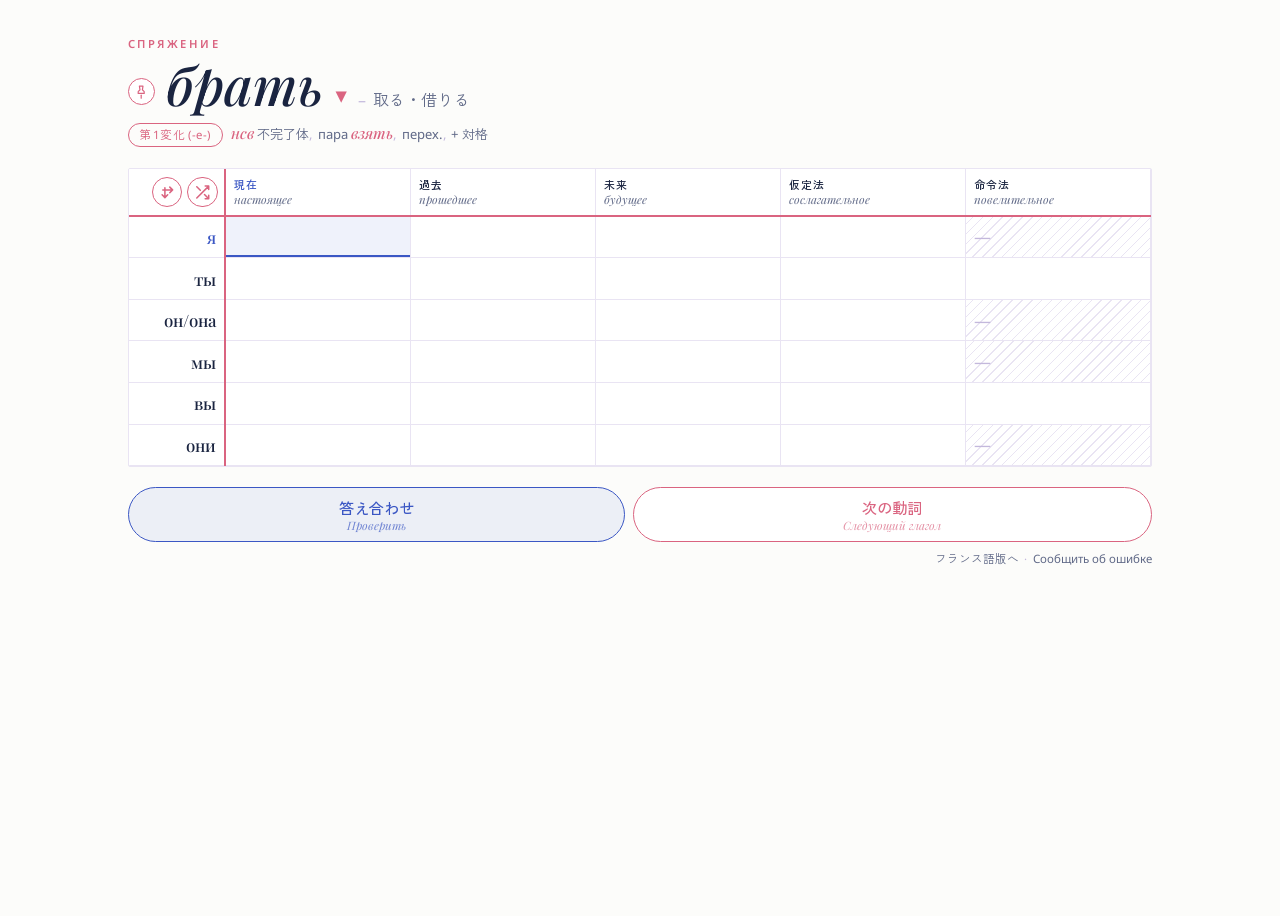
==== ru/index.html @ 2c2f6c9e "Fix" ====
<!doctype html>
<html lang="ja">
<meta charset="utf-8">
<meta name="viewport" content="width=device-width,initial-scale=1,interactive-widget=resizes-content">
<title>Спряжение | ロシア語動詞の活用ドリル</title>
<meta name="description" content="ロシア語の動詞を、人称・時制の表に書き込んで練習するドリル。体・性・命令法まで1枚で。">
<link rel="canonical" href="https://conjugaison-seyes.pages.dev/ru/">
<meta name="theme-color" content="#FCFCFA" media="(prefers-color-scheme: light)">
<meta name="theme-color" content="#11131C" media="(prefers-color-scheme: dark)">
<meta name="color-scheme" content="light dark">

<meta property="og:type" content="website">
<meta property="og:site_name" content="Спряжение в косую линейку">
<meta property="og:locale" content="ja_JP">
<meta property="og:url" content="https://conjugaison-seyes.pages.dev/ru/">
<meta property="og:title" content="Спряжение | ロシア語動詞の活用ドリル">
<meta property="og:description" content="人称・時制の表に書き込んで覚える、ロシア語動詞の活用ドリル。">
<meta property="og:image" content="https://conjugaison-seyes.pages.dev/ru/ogp.png">
<meta property="og:image:width" content="1200">
<meta property="og:image:height" content="630">
<meta property="og:image:alt" content="косая линейка のノートに書かれた читать の活用表">
<meta name="twitter:card" content="summary_large_image">

<link rel="icon" href="/ru/icon.svg" type="image/svg+xml">
<link rel="apple-touch-icon" href="/ru/apple-touch-icon.png">
<link rel="manifest" href="/ru/manifest.json">
<!-- iOS のホーム画面名。title が長いので短い名前を渡す (16.4 未満は manifest の short_name を読まない) -->
<meta name="apple-mobile-web-app-title" content="Спряжение">
<link rel="preconnect" href="https://fonts.gstatic.com" crossorigin>
<link rel="stylesheet" href="https://fonts.googleapis.com/css2?family=Noto+Sans:wght@400;500;600&family=Playfair+Display:ital,wght@0,400..600;1,400..500&family=Zen+Kaku+Gothic+New:wght@400;500&display=swap">
<link rel="stylesheet" href="/style.css">
<style>
  /* キリルを持つ書体だけを使う。Bodoni Moda / Archivo にキリルはない */
  :root {
    --display: "Playfair Display", "Hiragino Mincho ProN", serif;
    --body: "Noto Sans", "Zen Kaku Gothic New", system-ui, "Hiragino Sans", sans-serif;
  }
  /* 見出し列の幅。下限を決めているのは転置したときの "сослагательное"(折り返して2行) と 仮定法(3文字) */
  tbody th, thead th:first-child { width: 6rem; min-width: 6rem; }
  /* сослагательное のように、ハイフンのない長い語がある */
  tbody th .sub { overflow-wrap: anywhere; }
</style>

<p id="fallback" hidden>動詞データを読み込めませんでした。ページを再読み込みしてください。</p>
<noscript><p>このドリルは JavaScript が必要です。ブラウザの設定で有効にしてください。</p></noscript>

<main hidden>
  <header>
    <p class="eyebrow">спряжение</p>
    <h1><button id="pin" aria-pressed="false" aria-label="この表をピン留め" title="この表をピン留め">
      <svg viewBox="0 0 24 24" fill="none" stroke="currentColor" stroke-width="2"
           stroke-linecap="round" stroke-linejoin="round" aria-hidden="true">
        <path d="M12 17v5"/><path d="M9 2h6l-1 6 3 3v3H7v-3l3-3z"/>
      </svg>
    </button><span id="verb"></span><span class="pick">▾<select id="pick" aria-label="動詞を選ぶ"></select></span> <small id="meaning"></small></h1>
    <p class="gloss" id="gloss"></p>
    <p class="ex" id="ex"></p>
  </header>

  <div class="scroll-wrap">
    <p class="state" id="state" hidden></p>
    <div class="scroll"><table id="grid"></table></div>
    <div id="hint" hidden><span>横にスクロールできます</span></div>
  </div>

  <div class="bar">
    <button id="check">答え合わせ<small class="sub">Проверить</small></button>
    <button id="restore" hidden></button>
    <button id="reorder" hidden>並び順を戻す<small class="sub">Исходный порядок</small></button>
    <button id="next">次の動詞<small class="sub">Следующий глагол</small></button>
    <ul class="pins" id="pins" hidden></ul>
    <p class="feedback"><a href="/">フランス語版へ</a><span class="sep">·</span><a
       href="https://github.com/kamataryo/conjugaison-seyes/issues/new"
       target="_blank" rel="noopener">Сообщить об ошибке</a></p>
  </div>
  <!-- 今回のリリースでは出さない。app.js のリスナと対で戻す
  <button id="reset-score">スコアをリセット</button>
  -->

</main>

<script type="module" src="app.js"></script>
---- style.css ----
/* 学習ノート(セイエス罫 / косая линейка)の紙面: 薄紫の罫と、左端の赤い余白線。
   書体だけは言語で替わるので、--display / --body は各 index.html で上書きする */
:root {
  --paper: #FCFCFA;
  --card: #FFFFFF;
  --ink: #1A2440;
  --ink-soft: #616A88;
  --rule: #C3B8DC;
  --rule-faint: #E9E4F3;
  --margin: #DA6480;
  --ok: #1E7A5B;
  --ok-bg: rgba(30, 122, 91, .12);
  --ng: #C4453C;
  --ng-bg: rgba(196, 69, 60, .1);
  --focus: #3B57C4;
  --focus-bg: rgba(59, 87, 196, .08);
  --display: "Bodoni Moda", "Hiragino Mincho ProN", serif;
  /* ラテンは Archivo、日本語は Zen Kaku Gothic New。
     素の system-ui (Mac なら Hiragino Sans) だと Archivo と字面が揃わない */
  --body: "Archivo", "Zen Kaku Gothic New", system-ui, "Hiragino Sans", sans-serif;
}
@media (prefers-color-scheme: dark) {
  :root:not([data-theme="light"]) {
    --paper: #11131C;
    --card: #191C28;
    --ink: #E9EAF3;
    --ink-soft: #9098B4;
    --rule: #4C4569;
    --rule-faint: #2A2C3C;
    --margin: #DE7B92;
    --ok: #55C296;
    --ok-bg: rgba(85, 194, 150, .16);
    --ng: #F07C72;
    --ng-bg: rgba(240, 124, 114, .14);
    --focus: #8FA3FF;
    --focus-bg: rgba(143, 163, 255, .12);
  }
}
:root[data-theme="dark"] {
  --paper: #11131C;
  --card: #191C28;
  --ink: #E9EAF3;
  --ink-soft: #9098B4;
  --rule: #4C4569;
  --rule-faint: #2A2C3C;
  --margin: #DE7B92;
  --ok: #55C296;
  --ok-bg: rgba(85, 194, 150, .16);
  --ng: #F07C72;
  --ng-bg: rgba(240, 124, 114, .14);
  --focus: #8FA3FF;
  --focus-bg: rgba(143, 163, 255, .12);
}

body {
  background: var(--paper);
  color: var(--ink);
  font-family: var(--body);
  -webkit-text-size-adjust: 100%;
  padding: 1.75rem 1rem 0;
  display: flex;
  flex-direction: column;
  gap: 1.5rem;
  min-height: 100dvh;
  box-sizing: border-box;
}
/* 狭い画面では紙の余白を詰める。表を1行でも多く見せたい */
@media (max-width: 30rem) {
  body { padding-top: .75rem; gap: 1.1rem; }
}
main[hidden] { display: none; }
/* main は app.js が出すので、JS が動かないと白紙になる。その2通りの断りだけは HTML 側に置く */
#fallback, noscript { width: 100%; max-width: 64rem; margin-inline: auto; color: var(--ink-soft); }
main { width: 100%; max-width: 64rem; margin-inline: auto; display: flex; flex-direction: column; gap: 1.25rem; }

.eyebrow {
  font-size: .7rem; letter-spacing: .22em; text-transform: uppercase;
  color: var(--margin); font-weight: 600; margin: 0 0 .4rem;
}
h1 {
  font-family: var(--display); font-style: italic; font-weight: 500;
  font-size: clamp(2.0625rem, 9.75vw, 3.375rem); line-height: 1; margin: 0;
  display: flex; flex-wrap: wrap; align-items: baseline; column-gap: .7rem; row-gap: .2rem;
}
#meaning {
  font-family: var(--body); font-style: normal; font-weight: 400;
  font-size: 1rem; letter-spacing: .01em; color: var(--ink-soft);
}
/* 見出し語と訳語の境。記号自体は主張させない */
#meaning:not(:empty)::before { content: "–"; margin-right: .4em; color: var(--rule); }
/* 動詞の右の ▾。押すとブラウザ標準の一覧が開く */
.pick {
  position: relative; top: -.15em; /* 動詞のベースラインに対して少し上げる */
  display: inline-grid; place-items: center;
  font-family: var(--body); font-style: normal; font-size: .42em; line-height: 1;
  color: var(--margin); cursor: pointer;
}
/* 三角は小さいので、当たり判定だけ指の幅まで広げる */
.pick select { position: absolute; inset: -.6em -.9em; width: auto; height: auto; opacity: 0; cursor: pointer; }
/* 出題モードでは問題集が動詞を決めるので、▾ ごと引っ込める */
.pick:has(select:disabled) { display: none; }
.pick:has(select:focus-visible) { outline: 2px solid var(--focus); outline-offset: .25em; border-radius: 2px; }

/* 辞書の見出しにあたる行。品詞・語法・助動詞 */
.gloss { margin: .5rem 0 0; font-size: .82rem; line-height: 1.9; color: var(--ink-soft); }
.gloss i {
  font-family: var(--display); font-style: italic; font-weight: 500;
  font-size: .95rem; color: var(--margin);
}
/* 区切りは辞書にならってカンマ。中黒は point médian と紛れるので使わない */
.gloss .sep { margin-right: .3rem; color: var(--rule); }
/* 伏せた助動詞。破線の枠で「まだ出していない」ことを示す */
#aux-hint {
  display: inline-grid; place-items: center; vertical-align: middle;
  box-sizing: border-box; width: 2.4rem; min-width: 0; margin-right: 0; /* 幅だけ avoir / être に合わせる。字と余白は .chip のまま */
  position: relative; top: -2px; /* aux. の字面に合わせて少し上げる */
  border-style: dashed; color: var(--margin); border-color: var(--margin);
}
#aux-hint span { transform: translateY(1px); } /* 点線の円の中で ? を下げる */
#aux-hint:hover, #aux-hint:active { background: var(--ng-bg); }
/* 用例。活用形を含むので答え合わせのあとだけ出る */
.ex {
  margin: .6rem 0 0; font-family: var(--display); font-style: italic;
  font-size: .95rem; line-height: 1.5;
  border-left: 2px solid var(--rule); padding-left: .7rem;
  animation: pop-in .3s ease both;
}
.ex:empty { display: none; }
.ex small {
  display: block; font-family: var(--body); font-style: normal;
  font-size: .78rem; color: var(--ink-soft); margin-top: .15rem;
}
/* 余白線と同じ赤で目立たせる。gloss の先頭に置くので右に余白 */
.chip {
  font-size: .72rem; letter-spacing: .04em; color: var(--margin); margin-right: .5rem;
  border: 1px solid var(--margin); border-radius: 999px; padding: .2rem .7rem;
  white-space: nowrap;
}
/* 表の上の断り書き。消した行列とシャッフルを .chip で並べる */
.state[hidden] { display: none; }
.state { margin: -.7rem 0 .3rem; /* main の gap を食い、header に寄せる */ display: flex; flex-wrap: wrap; gap: .3rem; }
.state .chip { margin-right: 0; }

.scroll { overflow-x: auto; background: var(--card); border: 1px solid var(--rule-faint); border-radius: 2px; }
table { border-collapse: collapse; width: 100%; }
th { font-weight: 500; text-align: left; }
/* 見出しの位置で決まるぶん(余白・罫・sticky)。中身が人称でも時制でも共通 */
thead th { padding: .45rem .5rem; white-space: nowrap; border-bottom: 2px solid var(--margin); border-right: 1px solid var(--rule-faint); }
tbody th {
  position: sticky; left: 0; z-index: 1; background: var(--card);
  padding: 0 .5rem; white-space: nowrap;
  border-right: 2px solid var(--margin);
  border-bottom: 1px solid var(--rule-faint);
}
/* 見出しの中身で決まるぶん。行と列を入れ替えても字面はついて回る */
th.pron { font-family: var(--display); font-size: 1.05rem; }
th.tense { font-size: .68rem; letter-spacing: .1em; text-transform: uppercase; }
thead th:first-child { position: sticky; left: 0; z-index: 2; background: var(--card); border-right: 2px solid var(--margin); padding: .25rem .4rem; }
/* 見出し列は幅を固定。人称と時制を入れ替えても表の位置がずれない。
   下限を決めているのは転置したときの "conditionnel" と 直説法現在(5文字)。
   これ以上詰めると人称のときだけ列が細くなって、入れ替えるたびに表が横に動く */
tbody th, thead th:first-child { box-sizing: border-box; width: 5.5rem; min-width: 5.5rem; text-align: right; }
/* 行・列を消すボタンの置き場。採点したら出す */
th.foot, td.foot {
  box-sizing: border-box; width: 2.6rem; min-width: 2.6rem; padding: .2rem;
  border-right: 1px solid var(--rule-faint);
}
.footrow th, .footrow td { border-bottom: 0; height: 2.2rem; }
#grid:not(.checked) .footrow, #grid:not(.checked) .foot { display: none; }
.cut-btn {
  width: 1.8rem; height: 1.8rem; min-width: 0; padding: 0; margin: 0 auto;
  display: grid; place-items: center; border-radius: 50%; font-size: .9rem;
  color: var(--margin); border-color: var(--margin);
  transition: transform .12s ease, background .12s ease;
}
/* 時制ヘッダに添える原語名 (présent / настоящее) */
.sub {
  display: block; font-family: var(--display); font-style: italic;
  font-size: .72rem; letter-spacing: 0; text-transform: none;
  color: var(--ink-soft); font-weight: 400;
}
/* 行見出しに来た原語名だけは折り返す。ハイフンは自動で折り返し候補になるので
   plus-que-parfait は plus-que- / parfait で折れる。列見出しは幅が足りるので1行のまま */
tbody th .sub { white-space: normal; line-height: 1.2; }
.cut-btn:hover { background: var(--ng-bg); }
.cut-btn:active { background: var(--ng-bg); transform: scale(.88); }
td { position: relative; border-bottom: 1px solid var(--rule-faint); border-right: 1px solid var(--rule-faint); padding: 0; }
tbody tr:last-child td, tbody tr:last-child th { border-bottom: 0; }
/* 人称の行、時制の列に印をつけて現在地を示す */
tr:has(input:focus) th, thead th.here { color: var(--focus); }

input {
  /* 16px 未満だと iOS がフォーカス時にズームする */
  font: 400 1.0625rem/1 var(--body);
  border: 0; background: transparent; color: inherit;
  padding: .55rem .5rem; width: 100%; min-width: 7.5rem; box-sizing: border-box; display: block;
}
/* 採点中。フォーカスも渡さないので下線が出ない。色は自前のものを保つ */
input:disabled { -webkit-text-fill-color: currentColor; opacity: 1; cursor: default; }
input:focus { outline: 0; background: var(--focus-bg); box-shadow: inset 0 -2px 0 var(--focus); }
input.ok { color: var(--ok); background: var(--ok-bg); }
input.ng { color: var(--ng); background: var(--ng-bg); }
/* 行・列だけ採点したときの、採点対象外のセル */
input.skip { color: var(--ink-soft); background: color-mix(in srgb, var(--ink-soft) 13%, transparent); }
/* 形が存在しないマス(完了体の現在、命令法の я など)。斜線を敷いて書けないことを示す。
   仏語版には出ない形なので、.gap を付けるのはロシア語版だけ */
input.gap {
  cursor: default;
  background: repeating-linear-gradient(-45deg,
    transparent 0 6px, var(--rule-faint) 6px 7px);
}
input::placeholder { color: var(--rule); opacity: 1; }
/* 答え合わせで全セルに出る正解。採点前は空なので行の高さは変わらない */
.ans {
  display: block; padding: 0 .5rem .4rem; font-size: .8rem; line-height: 1.3;
  font-family: var(--display); font-style: italic; font-weight: 500; color: inherit;
  white-space: nowrap;
}
.ans > .pr { font-weight: 400; color: var(--ink-soft); }
.ans:empty { display: none; }

/* 行・列の出し入れ、採点の走り、用例。どれもセルの --i でわずかにずらす */
@keyframes pop-in { from { opacity: 0; transform: translateY(-.35rem); } }
.leaving { opacity: 0; transform: scale(.85); transition: opacity .2s ease, transform .2s ease; }
#grid.grading input { transition: background .25s ease, color .25s ease; transition-delay: calc(var(--i, 0) * 9ms); }
#grid.grading .ans, #grid.grading td .pct { animation: pop-in .25s ease both; animation-delay: calc(var(--i, 0) * 9ms); }
#grid.grading .cut-btn { animation: pop-in .25s ease both; animation-delay: .3s; }

/* 3. 読み込み時、表が右に見切れていたら横スクロールできることを知らせる */
/* state / 表 / hint を1つの箱に。hint は表と同じマスに重ねる */
.scroll-wrap { display: grid; grid-template-rows: auto 1fr; }
.scroll-wrap > .scroll, .scroll-wrap > #hint { grid-area: 2 / 1; min-width: 0; }
#hint[hidden] { display: none; }
#hint {
  display: grid; place-items: center;
  pointer-events: none; transition: opacity .45s ease;
  background: linear-gradient(90deg, transparent 40%, color-mix(in srgb, var(--card) 85%, transparent));
}
#hint.gone { opacity: 0; }
#hint span {
  margin-left: auto; margin-right: 1.25rem;
  font-size: .78rem; letter-spacing: .04em; color: var(--ink-soft);
  background: var(--card); border: 1px solid var(--rule);
  border-radius: 999px; padding: .35rem .8rem; white-space: nowrap;
}
#hint span::after { content: " →"; display: inline-block; animation: nudge 1.1s ease-in-out infinite; }
@keyframes nudge { 50% { transform: translateX(.3rem); } }

@media (prefers-reduced-motion: reduce) {
  .leaving, #grid.grading input, #grid.grading .ans, #grid.grading td .pct,
  #grid.grading .cut-btn, #hint span::after, .ex { animation: none; transition: none; }
}

/* 主なボタンは横並びで等分。消した行列がなければ2つ、あれば3つ */
.bar { display: flex; flex-wrap: wrap; gap: .5rem; }
/* 日本語の下にフランス語が入るぶん、上下の余白は詰める */
.bar button { flex: 1 1 auto; padding-block: .5rem; } /* 幅は文字なりに、余白は等分。狭ければ折り返す */
.bar button[hidden] { display: none; }
/* ボタンの下、右端に小さく */
.bar .feedback {
  flex: 1 0 100%; text-align: right; margin: 0;
  font-size: .72rem; color: var(--ink-soft); text-decoration: none;
}
.bar a.feedback:hover { text-decoration: underline; } /* 仏語版は <a> が直接 .feedback */
/* リンクが複数あるときは <p> で包んで中に <a> を並べる */
.bar .feedback a { color: inherit; text-decoration: none; }
.bar .feedback a:hover { text-decoration: underline; }
.bar .feedback .sep { margin-inline: .5em; color: var(--rule); }
.bar .sub { color: inherit; opacity: .7; } /* ボタンの色に合わせる */
button {
  font: 500 .95rem var(--body); color: var(--ink);
  background: var(--card); border: 1px solid var(--rule);
  border-radius: 999px; padding: .75rem .9rem; min-width: 2.9rem; cursor: pointer;
  touch-action: manipulation; white-space: nowrap;
  transition: background .12s ease, border-color .12s ease;
}
button:hover { background: var(--focus-bg); }
button:active { background: var(--focus-bg); }
button:focus-visible { outline: 2px solid var(--focus); outline-offset: 2px; }
/* 行列入れ替えとシャッフルは表の左上の空欄に並べる */
.corner { display: flex; justify-content: flex-end; gap: .3rem; }
#swap, #shuffle {
  width: 1.9rem; height: 1.9rem; min-width: 0; padding: 0; margin: 0;
  display: grid; place-items: center;
  border-radius: 50%; color: var(--margin); border-color: var(--margin);
  transition: transform .12s ease, background .12s ease;
}
#swap:hover, #shuffle:hover { background: var(--ng-bg); }
#swap:active, #shuffle:active { background: var(--ng-bg); transform: scale(.88); }
/* 出題中は並べ替えも止める。表の並びごと 1 件なので触らせない */
body:has(.pins.quiz) :is(#swap, #shuffle) { display: none; }
/* 1セルだけになったシャッフル。押せないことを見せて、そのまま置いておく */
#shuffle:disabled { opacity: .3; cursor: default; }
#shuffle:disabled:hover, #shuffle:disabled:active { background: var(--card); transform: none; }
#swap svg, #shuffle svg { width: 1.05rem; height: 1.05rem; }
#swap svg { transform: translate(1px, 1px); }
/* 動詞の左。今の動詞と並び順・消した行列をまとめてピン留めする */
#pin {
  width: 1.7rem; height: 1.7rem; min-width: 0; padding: 0; align-self: center;
  position: relative; top: 7px; /* h1 の字面に対して少し下げる */
  display: grid; place-items: center; border-radius: 50%;
  color: var(--margin); border-color: var(--margin);
  transition: transform .12s ease, background .12s ease;
}
#pin svg { width: .9rem; height: .9rem; transform: translateY(1px); } /* ピンの頭が上に張るぶん、円の中で下げる */
#pin:hover, #pin:active { background: var(--ng-bg); }
#pin:active { transform: scale(.88); }
/* 留めてあるあいだは塗りつぶす */
#pin[aria-pressed="true"] { background: var(--ng-bg); }
#pin[aria-pressed="true"] svg { fill: currentColor; }

/* ピン留めした表の一覧。1件1行ではなく、収まるだけ横に並べる */
.pins { flex: 1 0 100%; list-style: none; margin: 0; padding: 0; display: flex; flex-wrap: wrap; gap: .4rem; }
.pins[hidden] { display: none; }
.pins li {
  display: flex; background: var(--card);
  border: 1px solid var(--rule); border-radius: 999px; overflow: hidden;
}
.pins button { border: 0; border-radius: 0; padding: .4rem .7rem; min-width: 0; }
.pins .pin-open { display: flex; align-items: baseline; gap: .4rem; }
.pins .pin-open b { font-family: var(--display); font-style: italic; font-weight: 500; font-size: .95rem; }
.pins .pin-open small { font-size: .7rem; color: var(--ink-soft); }
.pins .pin-del { color: var(--margin); padding-inline: .55rem; border-left: 1px solid var(--rule-faint); }
/* 操作の行とピンの行を分けるだけの空の li */
.pins .br { flex: 1 0 100%; height: 0; border: 0; }
/* 一覧の末尾。ピンではないので枠を破線にして区別する */
.pins :is(.copy, .mode, .clear) { border-style: dashed; }
.pins :is(.copy, .mode, .clear) button { font-size: .78rem; color: var(--ink-soft); }
.pins .clear button:hover { color: var(--margin); }
.pins .copy button { display: flex; align-items: center; gap: .3rem; }
.pins .copy svg { width: .9rem; height: .9rem; flex: none; }
/* 問題集から出題している最中。押されたトグルとピンを同じ色で結ぶ */
.pins .mode button[aria-pressed="true"] { background: var(--ng-bg); color: var(--ink); }
.pins.quiz .mode { border-style: solid; border-color: var(--margin); }
/* li の背景は中のボタンに隠れるので、ボタンごと染める */
.pins.quiz li:has(.pin-open) { border-color: var(--margin); }
.pins.quiz li:has(.pin-open) button { background: var(--ng-bg); }
.pins.quiz li:has(.pin-open) button:hover { background: var(--focus-bg); }
.pins.quiz li:has(.pin-open) .pin-del { border-left-color: var(--margin); }

#check { color: var(--focus); border-color: var(--focus); background: var(--focus-bg); }
#check:hover { background: color-mix(in srgb, var(--focus) 16%, transparent); }
#next { color: var(--margin); border-color: var(--margin); }
#restore, #reorder { color: var(--ink-soft); }
/* 問題集から出題している間は、表の並びと消した行列ごと 1 件。取り消しは出さない */
.bar:has(.pins.quiz) :is(#restore, #reorder) { display: none; }
#next:hover { background: var(--ng-bg); }
/* 通算スコアの全消しは日常の操作ではないので、小さく下に置く */
#reset-score {
  align-self: center; font-size: .78rem; padding: .35rem .8rem;
  color: var(--ink-soft); border-color: var(--rule-faint);
}

/* 通算の正答率。セルは右上に小さく、見出しは名前の下 */
.pct {
  font-variant-numeric: tabular-nums; color: var(--ink-soft);
  font-family: var(--body); font-style: normal; letter-spacing: 0; font-size: .65rem;
}
td .pct { position: absolute; top: .15rem; right: .3rem; opacity: .75; }
th .pct { display: block; font-weight: 400; text-transform: none; }
th .pct:empty, td .pct:empty { display: none; }
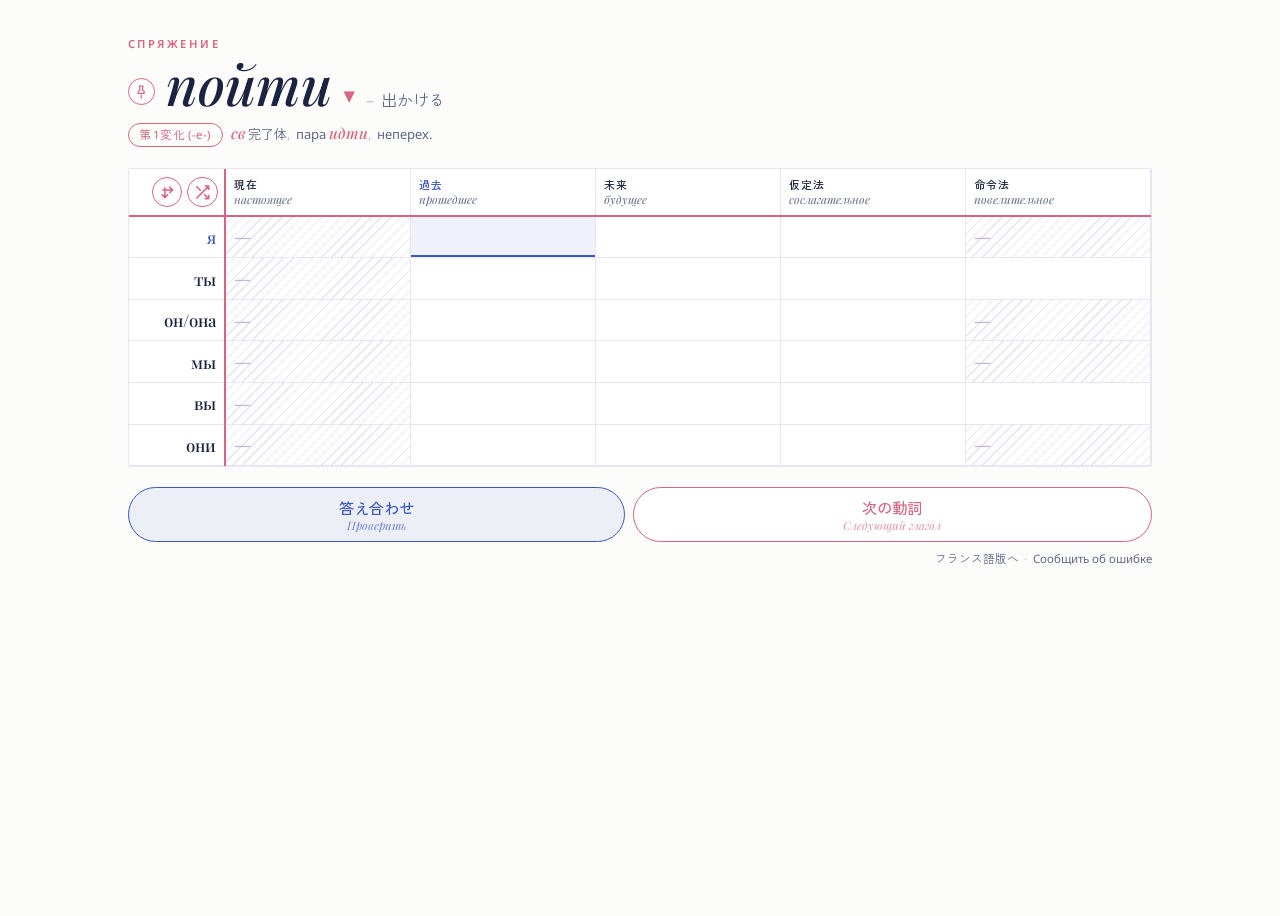
==== commit 63458df4: "Fix" ====
--- a/ru/index.html
+++ b/ru/index.html
@@ -65,8 +65,6 @@
 
   <div class="bar">
     <button id="check">答え合わせ<small class="sub">Проверить</small></button>
-    <button id="restore" hidden></button>
-    <button id="reorder" hidden>並び順を戻す<small class="sub">Исходный порядок</small></button>
     <button id="next">次の動詞<small class="sub">Следующий глагол</small></button>
     <ul class="pins" id="pins" hidden></ul>
     <p class="feedback"><a href="/">フランス語版へ</a><span class="sep">·</span><a
--- a/style.css
+++ b/style.css
@@ -140,6 +140,14 @@
 .state[hidden] { display: none; }
 .state { margin: -.7rem 0 .3rem; /* main の gap を食い、header に寄せる */ display: flex; flex-wrap: wrap; gap: .3rem; }
 .state .chip { margin-right: 0; }
+/* ✕ 付きは .pins のピルにならう。余白は中の2つが持ち、境目は細い線 */
+.state .chip:has(.chip-x) { display: inline-flex; padding: 0; overflow: hidden; }
+.state .chip:has(.chip-x) > span { padding: .2rem .7rem; }
+.chip-x {
+  font: inherit; color: var(--margin); min-width: 0;
+  border: 0; border-left: 1px solid var(--rule-faint); border-radius: 0;
+  padding: .2rem .55rem;
+}
 
 .scroll { overflow-x: auto; background: var(--card); border: 1px solid var(--rule-faint); border-radius: 2px; }
 table { border-collapse: collapse; width: 100%; }
@@ -341,9 +349,6 @@
 #check { color: var(--focus); border-color: var(--focus); background: var(--focus-bg); }
 #check:hover { background: color-mix(in srgb, var(--focus) 16%, transparent); }
 #next { color: var(--margin); border-color: var(--margin); }
-#restore, #reorder { color: var(--ink-soft); }
-/* 問題集から出題している間は、表の並びと消した行列ごと 1 件。取り消しは出さない */
-.bar:has(.pins.quiz) :is(#restore, #reorder) { display: none; }
 #next:hover { background: var(--ng-bg); }
 /* 通算スコアの全消しは日常の操作ではないので、小さく下に置く */
 #reset-score {
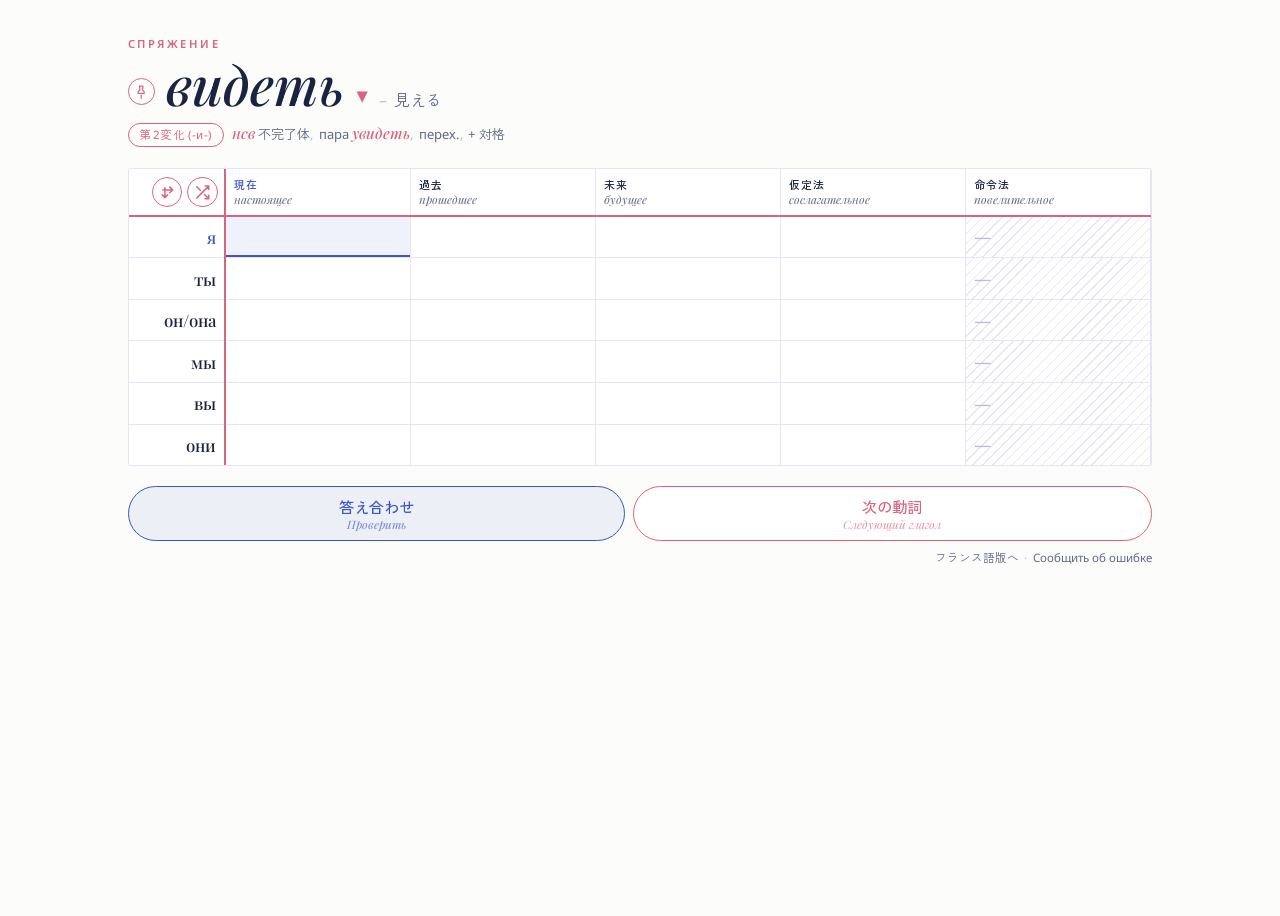
==== commit 3ea721f0: "Fix" ====
--- a/ru/index.html
+++ b/ru/index.html
@@ -66,7 +66,11 @@
   <div class="bar">
     <button id="check">答え合わせ<small class="sub">Проверить</small></button>
     <button id="next">次の動詞<small class="sub">Следующий глагол</small></button>
-    <ul class="pins" id="pins" hidden></ul>
+    <details class="pins-box" id="pins-box" hidden>
+      <summary id="pins-title">問題集</summary>
+      <ul class="pins" id="pins"></ul>
+    </details>
+    <ul class="pins" id="pin-ctrl" hidden></ul>
     <p class="feedback"><a href="/">フランス語版へ</a><span class="sep">·</span><a
        href="https://github.com/kamataryo/conjugaison-seyes/issues/new"
        target="_blank" rel="noopener">Сообщить об ошибке</a></p>
--- a/style.css
+++ b/style.css
@@ -168,16 +168,19 @@
    下限を決めているのは転置したときの "conditionnel" と 直説法現在(5文字)。
    これ以上詰めると人称のときだけ列が細くなって、入れ替えるたびに表が横に動く */
 tbody th, thead th:first-child { box-sizing: border-box; width: 5.5rem; min-width: 5.5rem; text-align: right; }
-/* 行・列を消すボタンの置き場。採点したら出す */
-th.foot, td.foot {
-  box-sizing: border-box; width: 2.6rem; min-width: 2.6rem; padding: .2rem;
-  border-right: 1px solid var(--rule-faint);
-}
-.footrow th, .footrow td { border-bottom: 0; height: 2.2rem; }
-#grid:not(.checked) .footrow, #grid:not(.checked) .foot { display: none; }
+/* 行・列を消すボタンの置き場。採点したら見出しの中に出す。
+   列は最前行の見出しの右端、行は最前列の見出しの左端 */
+th { position: relative; }
+.cut-slot { position: absolute; top: 50%; transform: translateY(-50%); line-height: 0; }
+thead .cut-slot { right: .3rem; }
+tbody .cut-slot { left: .3rem; }
+/* ボタンのぶんだけ場所を空ける。見出し列は詰めずに広げる */
+#grid.cut-r tbody th, #grid.cut-r thead th:first-child { width: 7rem; min-width: 7rem; }
+#grid.cut-r tbody th { padding-left: 1.7rem; }
+#grid.cut-c thead th:not(:first-child) { padding-right: 1.7rem; }
 .cut-btn {
-  width: 1.8rem; height: 1.8rem; min-width: 0; padding: 0; margin: 0 auto;
-  display: grid; place-items: center; border-radius: 50%; font-size: .9rem;
+  width: 1.35rem; height: 1.35rem; min-width: 0; padding: 0;
+  display: grid; place-items: center; border-radius: 50%; font-size: .7rem;
   color: var(--margin); border-color: var(--margin);
   transition: transform .12s ease, background .12s ease;
 }
@@ -318,7 +321,12 @@
 #pin[aria-pressed="true"] svg { fill: currentColor; }
 
 /* ピン留めした表の一覧。1件1行ではなく、収まるだけ横に並べる */
-.pins { flex: 1 0 100%; list-style: none; margin: 0; padding: 0; display: flex; flex-wrap: wrap; gap: .4rem; }
+.pins-box { flex: 1 0 100%; }
+.pins-box[hidden] { display: none; }
+.pins-box summary { cursor: pointer; font-size: .8rem; color: var(--ink-soft); padding: .2rem 0; }
+.pins-box[open] summary { margin-bottom: .4rem; }
+.pins-box.quiz summary { color: var(--margin); font-weight: 600; }
+.pins { list-style: none; margin: 0; padding: 0; display: flex; flex-wrap: wrap; gap: .4rem; }
 .pins[hidden] { display: none; }
 .pins li {
   display: flex; background: var(--card);
@@ -329,9 +337,7 @@
 .pins .pin-open b { font-family: var(--display); font-style: italic; font-weight: 500; font-size: .95rem; }
 .pins .pin-open small { font-size: .7rem; color: var(--ink-soft); }
 .pins .pin-del { color: var(--margin); padding-inline: .55rem; border-left: 1px solid var(--rule-faint); }
-/* 操作の行とピンの行を分けるだけの空の li */
-.pins .br { flex: 1 0 100%; height: 0; border: 0; }
-/* 一覧の末尾。ピンではないので枠を破線にして区別する */
+/* 操作ボタン。ピンではないので枠を破線にして区別する */
 .pins :is(.copy, .mode, .clear) { border-style: dashed; }
 .pins :is(.copy, .mode, .clear) button { font-size: .78rem; color: var(--ink-soft); }
 .pins .clear button:hover { color: var(--margin); }
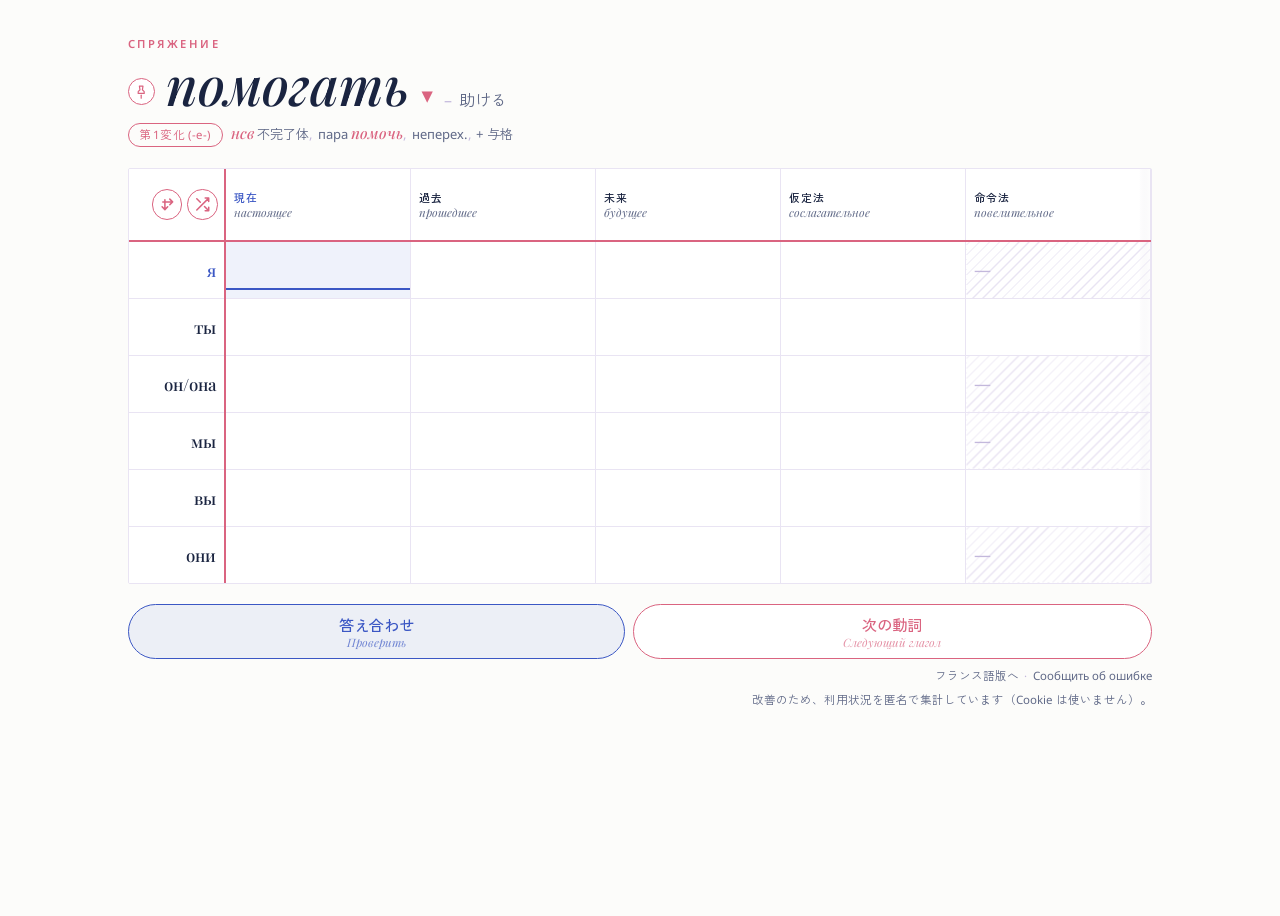
==== commit ed0066cb: "Umami の利用統計追加" ====
--- a/ru/index.html
+++ b/ru/index.html
@@ -29,6 +29,12 @@
 <link rel="preconnect" href="https://fonts.gstatic.com" crossorigin>
 <link rel="stylesheet" href="https://fonts.googleapis.com/css2?family=Noto+Sans:wght@400;500;600&family=Playfair+Display:ital,wght@0,400..600;1,400..500&family=Zen+Kaku+Gothic+New:wght@400;500&display=swap">
 <link rel="stylesheet" href="/style.css">
+<!-- 利用状況の集計。?v= や ?pins= は表の状態を URL に書いているだけなので、
+     exclude-search で検索文字列を落とす。これがないと表を変えるたびページビューが1件増える -->
+<script defer src="https://cloud.umami.is/script.js"
+        data-website-id="b7166d81-1b1d-47ce-88b9-a2f054dd29b0"
+        data-exclude-search="true"
+        data-tag="ru"></script>
 <style>
   /* キリルを持つ書体だけを使う。Bodoni Moda / Archivo にキリルはない */
   :root {
@@ -74,6 +80,7 @@
     <p class="feedback"><a href="/">フランス語版へ</a><span class="sep">·</span><a
        href="https://github.com/kamataryo/conjugaison-seyes/issues/new"
        target="_blank" rel="noopener">Сообщить об ошибке</a></p>
+    <p class="feedback">改善のため、利用状況を匿名で集計しています（Cookie は使いません）。</p>
   </div>
   <!-- 今回のリリースでは出さない。app.js のリスナと対で戻す
   <button id="reset-score">スコアをリセット</button>
--- a/style.css
+++ b/style.css
@@ -14,6 +14,7 @@
   --ng-bg: rgba(196, 69, 60, .1);
   --focus: #3B57C4;
   --focus-bg: rgba(59, 87, 196, .08);
+  --shade: rgba(74, 62, 110, .18); /* 罫の紫を落とした陰。紙に落ちる影 */
   --display: "Bodoni Moda", "Hiragino Mincho ProN", serif;
   /* ラテンは Archivo、日本語は Zen Kaku Gothic New。
      素の system-ui (Mac なら Hiragino Sans) だと Archivo と字面が揃わない */
@@ -34,6 +35,7 @@
     --ng-bg: rgba(240, 124, 114, .14);
     --focus: #8FA3FF;
     --focus-bg: rgba(143, 163, 255, .12);
+  --shade: rgba(186, 195, 226, .22); /* 暗い面では黒でなく、罫の紫を明るくした霞 */
   }
 }
 :root[data-theme="dark"] {
@@ -50,6 +52,7 @@
   --ng-bg: rgba(240, 124, 114, .14);
   --focus: #8FA3FF;
   --focus-bg: rgba(143, 163, 255, .12);
+  --shade: rgba(186, 195, 226, .22); /* 暗い面では黒でなく、罫の紫を明るくした霞 */
 }
 
 body {
@@ -149,7 +152,14 @@
   padding: .2rem .55rem;
 }
 
-.scroll { overflow-x: auto; background: var(--card); border: 1px solid var(--rule-faint); border-radius: 2px; }
+/* 右にまだ続くときだけ右端に影。覆い(local)が中身と一緒に流れ、端まで来ると影が消える */
+.scroll {
+  overflow-x: auto; border: 1px solid var(--rule-faint); border-radius: 2px;
+  background:
+    linear-gradient(to left, var(--card), transparent) right / 1.5rem 100% no-repeat local,
+    linear-gradient(to left, var(--shade), transparent) right / .75rem 100% no-repeat scroll,
+    var(--card);
+}
 table { border-collapse: collapse; width: 100%; }
 th { font-weight: 500; text-align: left; }
 /* 見出しの位置で決まるぶん(余白・罫・sticky)。中身が人称でも時制でも共通 */
@@ -168,6 +178,9 @@
    下限を決めているのは転置したときの "conditionnel" と 直説法現在(5文字)。
    これ以上詰めると人称のときだけ列が細くなって、入れ替えるたびに表が横に動く */
 tbody th, thead th:first-child { box-sizing: border-box; width: 5.5rem; min-width: 5.5rem; text-align: right; }
+/* 高さも固定。行見出しが時制に来ると原語名が2行に折れて人称より高くなるので、
+   どちらの向きでも高いほうを取っておく。入れ替えるたびに表が縦に伸び縮みしない */
+th, td { height: 3.5rem; }
 /* 行・列を消すボタンの置き場。採点したら見出しの中に出す。
    列は最前行の見出しの右端、行は最前列の見出しの左端 */
 th { position: relative; }
@@ -208,18 +221,25 @@
 }
 /* 採点中。フォーカスも渡さないので下線が出ない。色は自前のものを保つ */
 input:disabled { -webkit-text-fill-color: currentColor; opacity: 1; cursor: default; }
-input:focus { outline: 0; background: var(--focus-bg); box-shadow: inset 0 -2px 0 var(--focus); }
-input.ok { color: var(--ok); background: var(--ok-bg); }
-input.ng { color: var(--ng); background: var(--ng-bg); }
+/* 状態の色は入力欄ではなくマスの全面に敷く。入力欄は罫線まで届かないので、
+   ここで塗ると帯が浮く。半透明なので両方に塗ると重なったところだけ濃くなる */
+td:has(input:focus) { background: var(--focus-bg); }
+td:has(input.ok) { background: var(--ok-bg); }
+td:has(input.ng) { background: var(--ng-bg); }
 /* 行・列だけ採点したときの、採点対象外のセル */
-input.skip { color: var(--ink-soft); background: color-mix(in srgb, var(--ink-soft) 13%, transparent); }
+td:has(input.skip) { background: color-mix(in srgb, var(--ink-soft) 13%, transparent); }
 /* 形が存在しないマス(完了体の現在、命令法の я など)。斜線を敷いて書けないことを示す。
    仏語版には出ない形なので、.gap を付けるのはロシア語版だけ */
-input.gap {
-  cursor: default;
+td:has(input.gap) {
   background: repeating-linear-gradient(-45deg,
     transparent 0 6px, var(--rule-faint) 6px 7px);
 }
+/* 下線だけは入力欄の底に残す。マスの底まで落とすと罫線と重なって鈍る */
+input:focus { outline: 0; box-shadow: inset 0 -2px 0 var(--focus); }
+input.ok { color: var(--ok); }
+input.ng { color: var(--ng); }
+input.skip { color: var(--ink-soft); }
+input.gap { cursor: default; }
 input::placeholder { color: var(--rule); opacity: 1; }
 /* 答え合わせで全セルに出る正解。採点前は空なので行の高さは変わらない */
 .ans {
@@ -227,8 +247,20 @@
   font-family: var(--display); font-style: italic; font-weight: 500; color: inherit;
   white-space: nowrap;
 }
-.ans > .pr { font-weight: 400; color: var(--ink-soft); }
+.ans .pr { font-weight: 400; color: var(--ink-soft); }
 .ans:empty { display: none; }
+/* 正解はセルの左、読み上げはセルの右端に寄せる。右には少し余白を残す */
+.ans:not(:empty) { display: flex; align-items: baseline; padding-right: .7rem; }
+.say {
+  border: 0; background: transparent; color: var(--margin); cursor: pointer;
+  padding: 0; margin-left: auto; flex: none; align-self: center;
+  width: 1rem; height: 1rem; position: relative; top: 3px;
+}
+.say svg { width: 100%; height: 100%; display: block; }
+/* 3本目の波は再生中だけ。鳴っていることが遠目にもわかるように点滅させる */
+.say .live { display: none; }
+.say.on .live { display: inline; animation: say-wave .8s ease-in-out infinite; }
+@keyframes say-wave { 50% { opacity: .15; } }
 
 /* 行・列の出し入れ、採点の走り、用例。どれもセルの --i でわずかにずらす */
 @keyframes pop-in { from { opacity: 0; transform: translateY(-.35rem); } }
@@ -244,6 +276,7 @@
 #hint[hidden] { display: none; }
 #hint {
   display: grid; place-items: center;
+  box-sizing: border-box; padding-top: var(--thead-h, 0px); /* 表全体でなく tbody の上下中央に */
   pointer-events: none; transition: opacity .45s ease;
   background: linear-gradient(90deg, transparent 40%, color-mix(in srgb, var(--card) 85%, transparent));
 }
@@ -259,7 +292,7 @@
 
 @media (prefers-reduced-motion: reduce) {
   .leaving, #grid.grading input, #grid.grading .ans, #grid.grading td .pct,
-  #grid.grading .cut-btn, #hint span::after, .ex { animation: none; transition: none; }
+  #grid.grading .cut-btn, #hint span::after, .ex, .say.on .live { animation: none; transition: none; }
 }
 
 /* 主なボタンは横並びで等分。消した行列がなければ2つ、あれば3つ */
@@ -298,14 +331,15 @@
 }
 #swap:hover, #shuffle:hover { background: var(--ng-bg); }
 #swap:active, #shuffle:active { background: var(--ng-bg); transform: scale(.88); }
-/* 出題中は並べ替えも止める。表の並びごと 1 件なので触らせない */
-body:has(.pins.quiz) :is(#swap, #shuffle) { display: none; }
+/* 出題中の転置は止める。どちらの軸を縦に置くかごと 1 件なので触らせない。
+   シャッフルはピンに入らないその場かぎりの並べ替えなので、出題中も押せる */
+body:has(.pins.quiz) #swap { display: none; }
 /* 1セルだけになったシャッフル。押せないことを見せて、そのまま置いておく */
 #shuffle:disabled { opacity: .3; cursor: default; }
 #shuffle:disabled:hover, #shuffle:disabled:active { background: var(--card); transform: none; }
 #swap svg, #shuffle svg { width: 1.05rem; height: 1.05rem; }
 #swap svg { transform: translate(1px, 1px); }
-/* 動詞の左。今の動詞と並び順・消した行列をまとめてピン留めする */
+/* 動詞の左。今の動詞と転置・消した行列をまとめてピン留めする */
 #pin {
   width: 1.7rem; height: 1.7rem; min-width: 0; padding: 0; align-self: center;
   position: relative; top: 7px; /* h1 の字面に対して少し下げる */
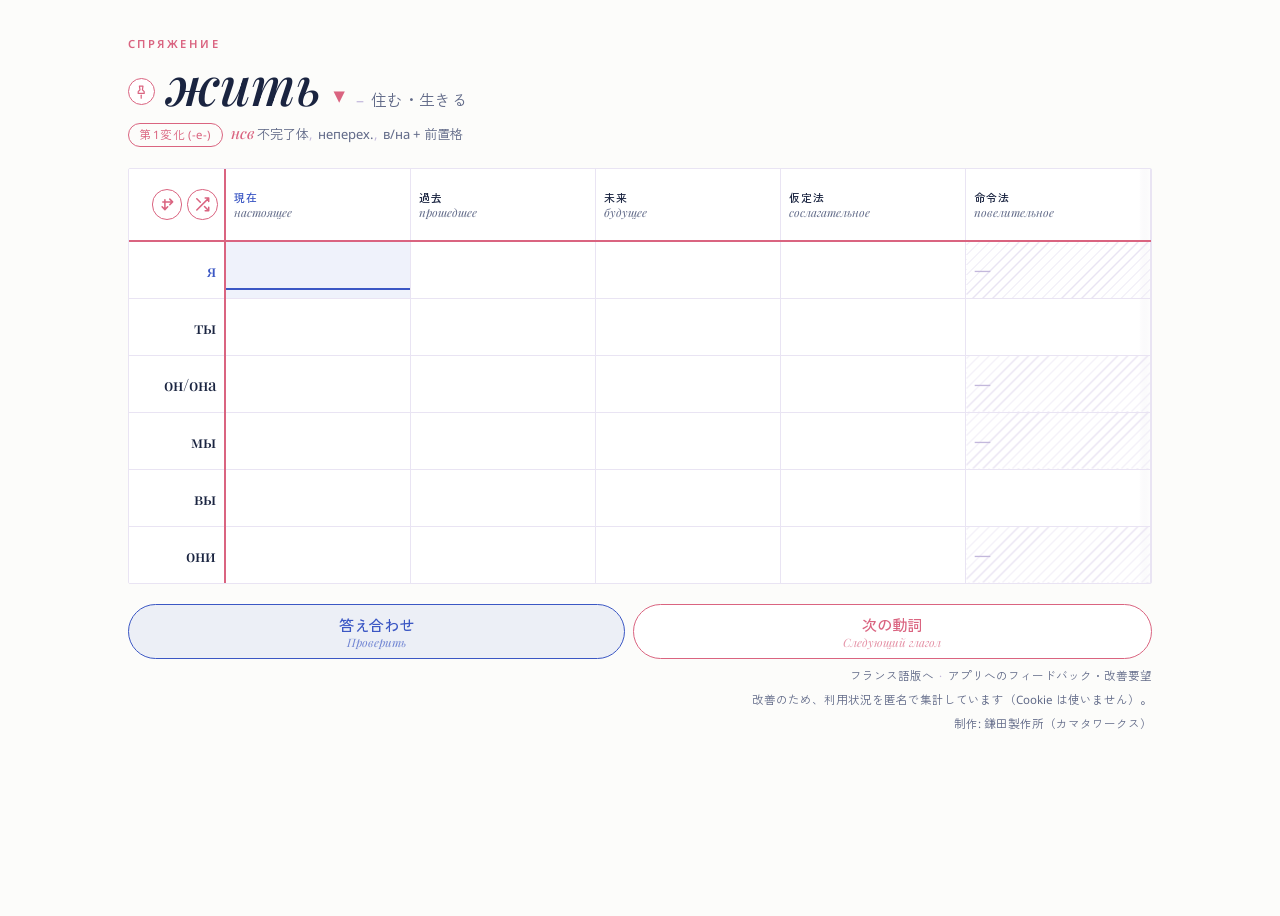
==== commit f43bf81e: "フィードバックリンクなど改善" ====
--- a/ru/index.html
+++ b/ru/index.html
@@ -78,9 +78,10 @@
     </details>
     <ul class="pins" id="pin-ctrl" hidden></ul>
     <p class="feedback"><a href="/">フランス語版へ</a><span class="sep">·</span><a
-       href="https://github.com/kamataryo/conjugaison-seyes/issues/new"
-       target="_blank" rel="noopener">Сообщить об ошибке</a></p>
+       href="https://docs.google.com/forms/d/1tBPMsVhd_TxKMZHgWEsG_rXsxv5MEX5pasucZveimdo/viewform?entry.1703671479=ru"
+       target="_blank" rel="noopener">アプリへのフィードバック・改善要望</a></p>
     <p class="feedback">改善のため、利用状況を匿名で集計しています（Cookie は使いません）。</p>
+    <p class="feedback">制作: <a href="https://www.kamataworks.com/" target="_blank" rel="noopener">鎌田製作所（カマタワークス）</a></p>
   </div>
   <!-- 今回のリリースでは出さない。app.js のリスナと対で戻す
   <button id="reset-score">スコアをリセット</button>
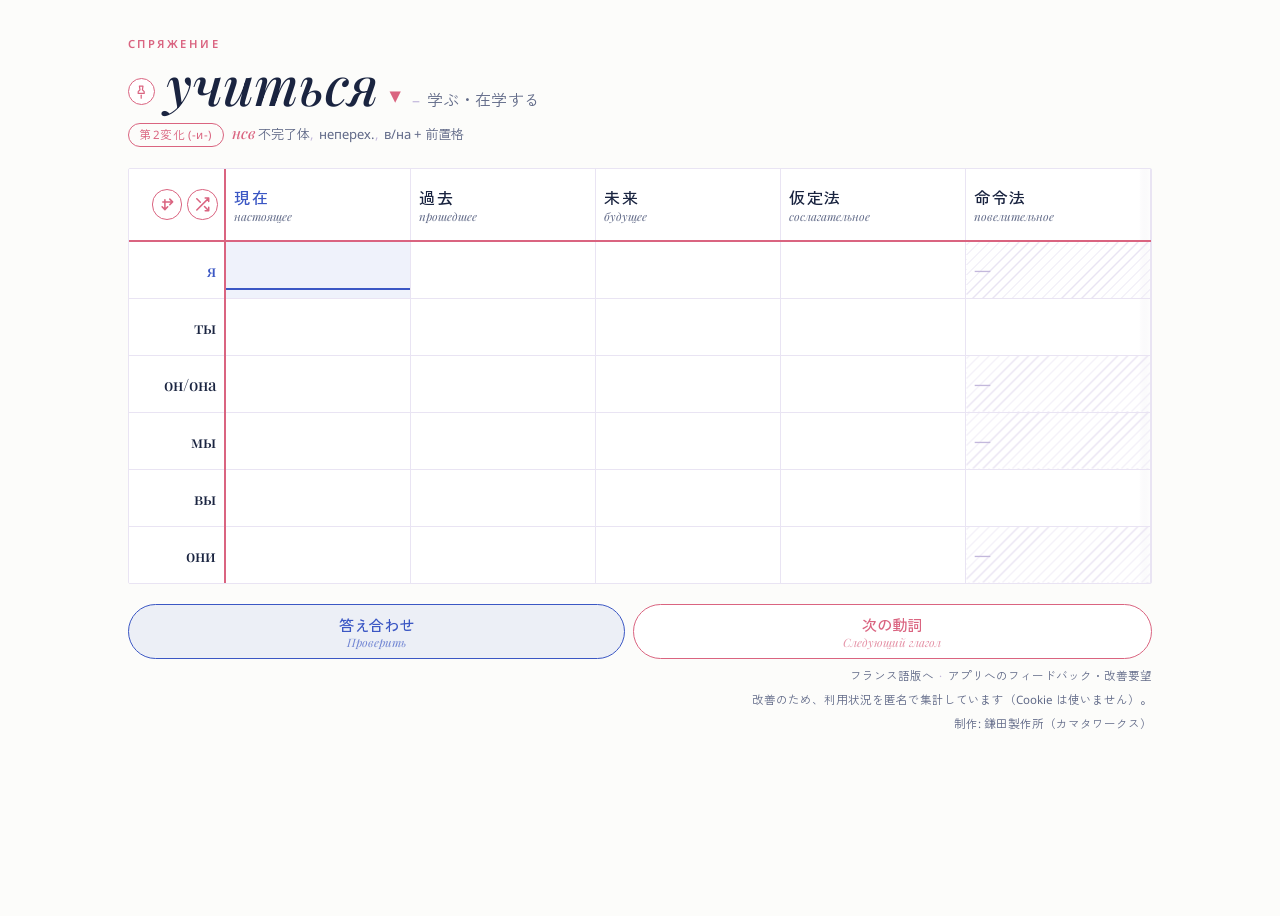
==== commit 4e08ecc0: "フィードバックリンク改善" ====
--- a/ru/index.html
+++ b/ru/index.html
@@ -78,7 +78,7 @@
     </details>
     <ul class="pins" id="pin-ctrl" hidden></ul>
     <p class="feedback"><a href="/">フランス語版へ</a><span class="sep">·</span><a
-       href="https://docs.google.com/forms/d/1tBPMsVhd_TxKMZHgWEsG_rXsxv5MEX5pasucZveimdo/viewform?entry.1703671479=ru"
+       href="https://docs.google.com/forms/d/e/1FAIpQLSfsK9Joumo-hlC_O_ce9ToLJp44vhC6tLf4W0i_BzzlH5c39A/viewform?usp=pp_url&amp;entry.1703671479=ru"
        target="_blank" rel="noopener">アプリへのフィードバック・改善要望</a></p>
     <p class="feedback">改善のため、利用状況を匿名で集計しています（Cookie は使いません）。</p>
     <p class="feedback">制作: <a href="https://www.kamataworks.com/" target="_blank" rel="noopener">鎌田製作所（カマタワークス）</a></p>
--- a/style.css
+++ b/style.css
@@ -121,6 +121,14 @@
 }
 #aux-hint span { transform: translateY(1px); } /* 点線の円の中で ? を下げる */
 #aux-hint:hover, #aux-hint:active { background: var(--ng-bg); }
+/* 体の対 (ロシア語版)。字は見出しの他の動詞と同じで、押せることは破線の下線で示す */
+#pair-switch {
+  font: inherit; font-family: var(--display); font-style: italic; font-weight: 500;
+  font-size: .95rem; color: var(--margin);
+  background: none; border: 0; border-bottom: 1px dashed var(--margin); border-radius: 0;
+  min-width: 0; padding: 0 .06rem;
+}
+#pair-switch:hover, #pair-switch:active { background: var(--focus-bg); }
 /* 用例。活用形を含むので答え合わせのあとだけ出る */
 .ex {
   margin: .6rem 0 0; font-family: var(--display); font-style: italic;
@@ -172,7 +180,7 @@
 }
 /* 見出しの中身で決まるぶん。行と列を入れ替えても字面はついて回る */
 th.pron { font-family: var(--display); font-size: 1.05rem; }
-th.tense { font-size: .68rem; letter-spacing: .1em; text-transform: uppercase; }
+th.tense { font-size: 1rem; letter-spacing: .1em; text-transform: uppercase; }
 thead th:first-child { position: sticky; left: 0; z-index: 2; background: var(--card); border-right: 2px solid var(--margin); padding: .25rem .4rem; }
 /* 見出し列は幅を固定。人称と時制を入れ替えても表の位置がずれない。
    下限を決めているのは転置したときの "conditionnel" と 直説法現在(5文字)。
@@ -243,7 +251,7 @@
 input::placeholder { color: var(--rule); opacity: 1; }
 /* 答え合わせで全セルに出る正解。採点前は空なので行の高さは変わらない */
 .ans {
-  display: block; padding: 0 .5rem .4rem; font-size: .8rem; line-height: 1.3;
+  display: block; padding: 0 .5rem .4rem; font-size: .9rem; line-height: 1.3;
   font-family: var(--display); font-style: italic; font-weight: 500; color: inherit;
   white-space: nowrap;
 }
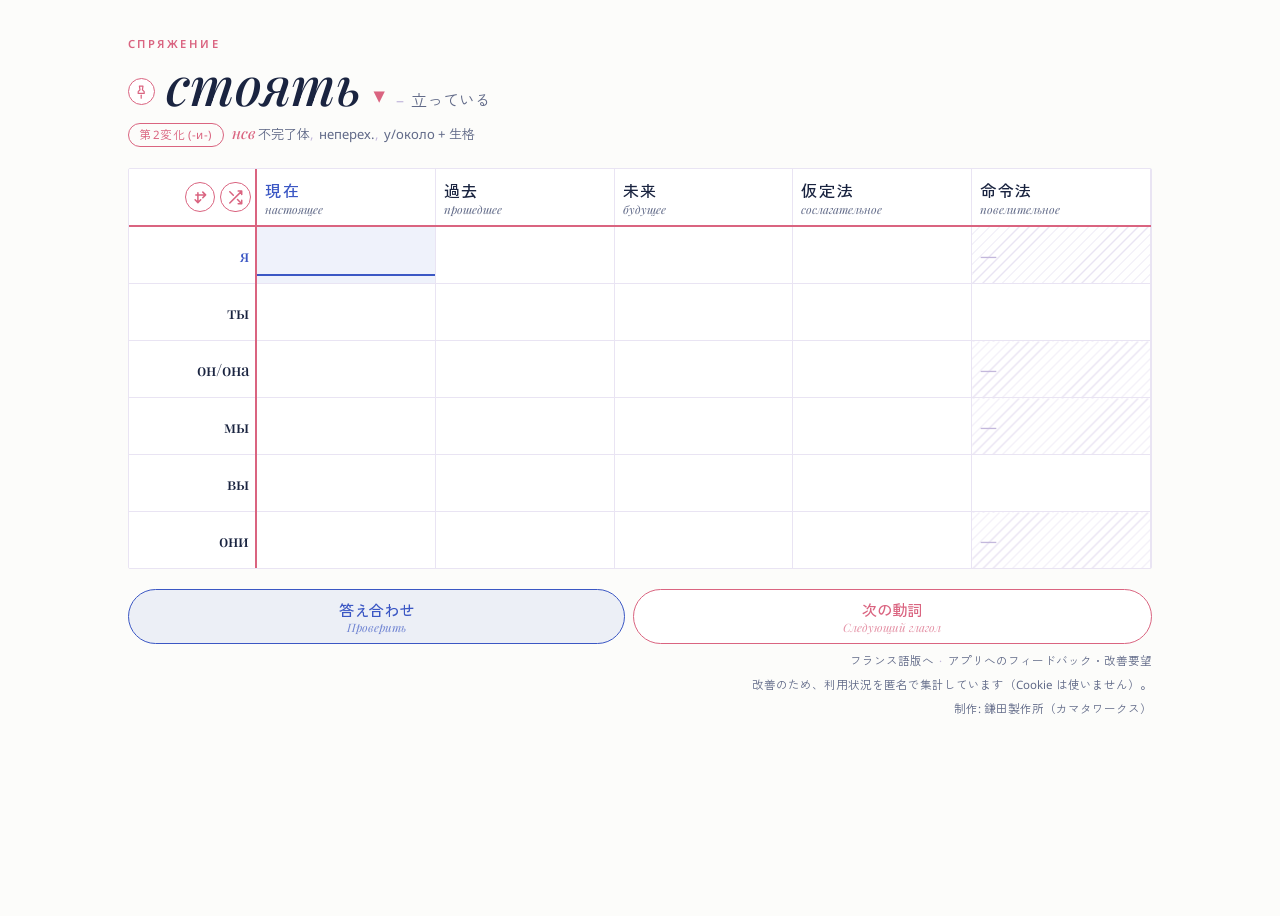
==== commit 59a9dd4d: "連続再回答可能に" ====
--- a/ru/index.html
+++ b/ru/index.html
@@ -42,7 +42,7 @@
     --body: "Noto Sans", "Zen Kaku Gothic New", system-ui, "Hiragino Sans", sans-serif;
   }
   /* 見出し列の幅。下限を決めているのは転置したときの "сослагательное"(折り返して2行) と 仮定法(3文字) */
-  tbody th, thead th:first-child { width: 6rem; min-width: 6rem; }
+  tbody th, thead th:first-child { width: 8rem; min-width: 8rem; }
   /* сослагательное のように、ハイフンのない長い語がある */
   tbody th .sub { overflow-wrap: anywhere; }
 </style>
--- a/style.css
+++ b/style.css
@@ -162,26 +162,34 @@
 
 /* 右にまだ続くときだけ右端に影。覆い(local)が中身と一緒に流れ、端まで来ると影が消える */
 .scroll {
-  overflow-x: auto; border: 1px solid var(--rule-faint); border-radius: 2px;
+  overflow-x: auto;
+  border: 1px solid var(--rule-faint); border-radius: 2px;
   background:
-    linear-gradient(to left, var(--card), transparent) right / 1.5rem 100% no-repeat local,
+    linear-gradient(to left, var(--card) 1rem, transparent 2rem) right / 2rem 100% no-repeat local,
     linear-gradient(to left, var(--shade), transparent) right / .75rem 100% no-repeat scroll,
     var(--card);
 }
 table { border-collapse: collapse; width: 100%; }
 th { font-weight: 500; text-align: left; }
 /* 見出しの位置で決まるぶん(余白・罫・sticky)。中身が人称でも時制でも共通 */
-thead th { padding: .45rem .5rem; white-space: nowrap; border-bottom: 2px solid var(--margin); border-right: 1px solid var(--rule-faint); }
+thead th { padding: 0 .5rem; white-space: nowrap; border-bottom: 2px solid var(--margin); border-right: 1px solid var(--rule-faint); }
 tbody th {
   position: sticky; left: 0; z-index: 1; background: var(--card);
   padding: 0 .5rem; white-space: nowrap;
-  border-right: 2px solid var(--margin);
   border-bottom: 1px solid var(--rule-faint);
 }
+/* border-collapse では罫は表のもので、sticky なセルについて来ない。赤い縦罫だけ自前で描く。
+   inset 影は padding box で切られるので、Safari では border のぶん左にずれ、
+   行罫のところで途切れる。::after なら border の外まで伸ばせる */
+tbody th::after, thead th:first-child::after {
+  content: ""; position: absolute; top: 0; right: 0; bottom: -1px; width: 2px; background: var(--margin);
+}
+tbody tr:last-child th::after { bottom: 0; } /* 表の底からはみ出さない */
 /* 見出しの中身で決まるぶん。行と列を入れ替えても字面はついて回る */
 th.pron { font-family: var(--display); font-size: 1.05rem; }
 th.tense { font-size: 1rem; letter-spacing: .1em; text-transform: uppercase; }
-thead th:first-child { position: sticky; left: 0; z-index: 2; background: var(--card); border-right: 2px solid var(--margin); padding: .25rem .4rem; }
+/* border-right は落とす。赤い縦罫(::after)を右端に置くので、border があるとそのぶん内側に寄る */
+thead th:first-child { position: sticky; left: 0; z-index: 2; background: var(--card); border-right: 0; padding: .25rem .4rem; }
 /* 見出し列は幅を固定。人称と時制を入れ替えても表の位置がずれない。
    下限を決めているのは転置したときの "conditionnel" と 直説法現在(5文字)。
    これ以上詰めると人称のときだけ列が細くなって、入れ替えるたびに表が横に動く */
@@ -259,6 +267,8 @@
 .ans:empty { display: none; }
 /* 正解はセルの左、読み上げはセルの右端に寄せる。右には少し余白を残す */
 .ans:not(:empty) { display: flex; align-items: baseline; padding-right: .7rem; }
+/* 書き足しに戻っているあいだ、まだ当てていないマスの答えは引っ込める */
+#grid.hide-ans input:not(:disabled) + .ans { display: none; }
 .say {
   border: 0; background: transparent; color: var(--margin); cursor: pointer;
   padding: 0; margin-left: auto; flex: none; align-self: center;
@@ -284,6 +294,7 @@
 #hint[hidden] { display: none; }
 #hint {
   display: grid; place-items: center;
+  position: relative; z-index: 3; /* td・th が position:relative なので、重ねるだけでは表の下に隠れる */
   box-sizing: border-box; padding-top: var(--thead-h, 0px); /* 表全体でなく tbody の上下中央に */
   pointer-events: none; transition: opacity .45s ease;
   background: linear-gradient(90deg, transparent 40%, color-mix(in srgb, var(--card) 85%, transparent));
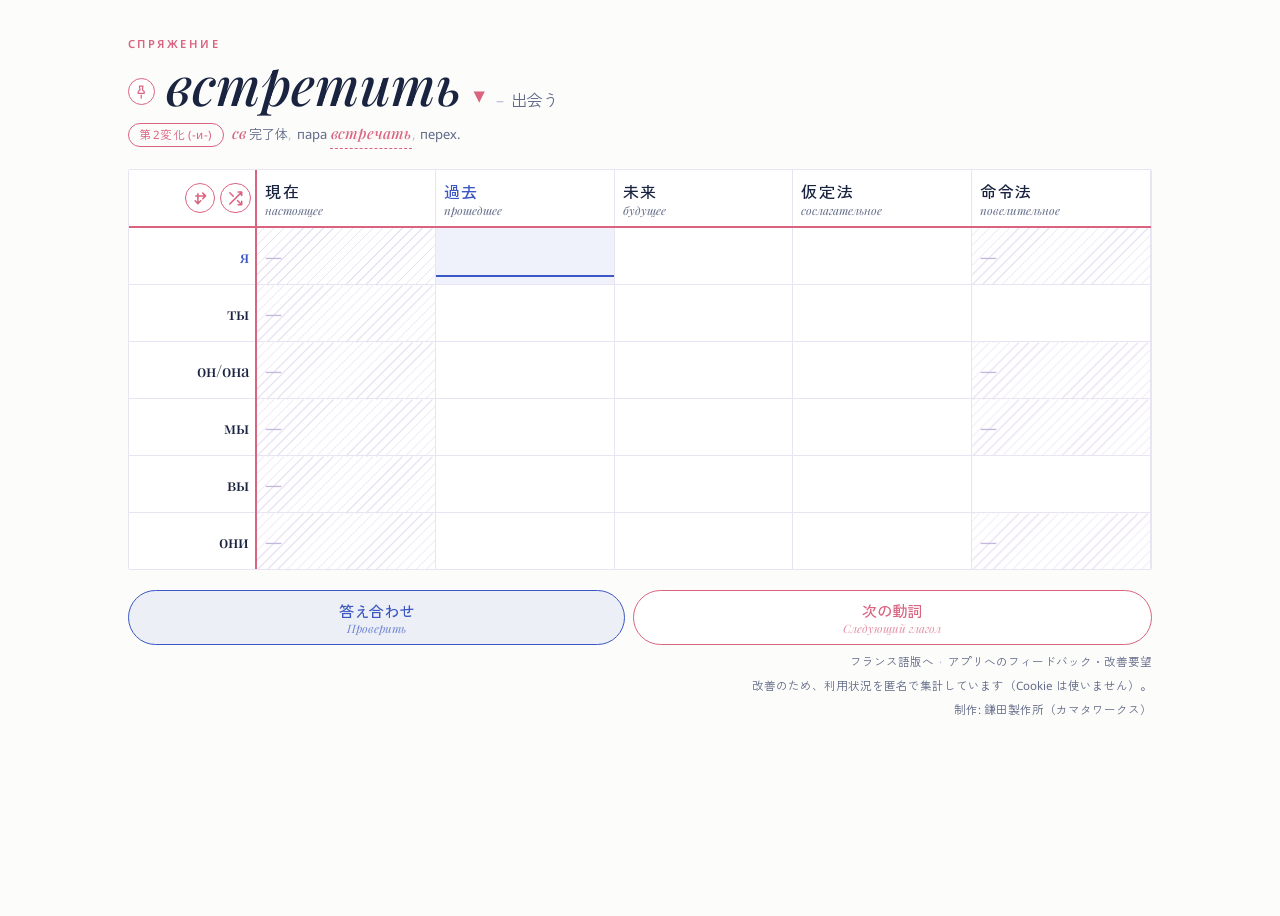
==== commit 91d72dce: "Fix" ====
--- a/ru/index.html
+++ b/ru/index.html
@@ -31,9 +31,23 @@
 <link rel="stylesheet" href="/style.css">
 <!-- 利用状況の集計。?v= や ?pins= は表の状態を URL に書いているだけなので、
      exclude-search で検索文字列を落とす。これがないと表を変えるたびページビューが1件増える -->
+<!-- 出稿の印 (utm_*) だけ集計に残す。値は読み込み時に決めるので、drill.js が
+     URL から消したあとも同じ印のまま送られる。exclude-search で落ちる分の埋め合わせ -->
+<script>
+  const utm = new URLSearchParams(
+    [...new URLSearchParams(location.search)].filter(([k]) => k.startsWith("utm_")),
+  ).toString();
+  window.keepUtm = (type, payload) => {
+    const url = new URL(payload.url);
+    url.search = utm;
+    payload.url = url.toString();
+    return payload;
+  };
+</script>
 <script defer src="https://cloud.umami.is/script.js"
         data-website-id="b7166d81-1b1d-47ce-88b9-a2f054dd29b0"
         data-exclude-search="true"
+        data-before-send="keepUtm"
         data-tag="ru"></script>
 <style>
   /* キリルを持つ書体だけを使う。Bodoni Moda / Archivo にキリルはない */
